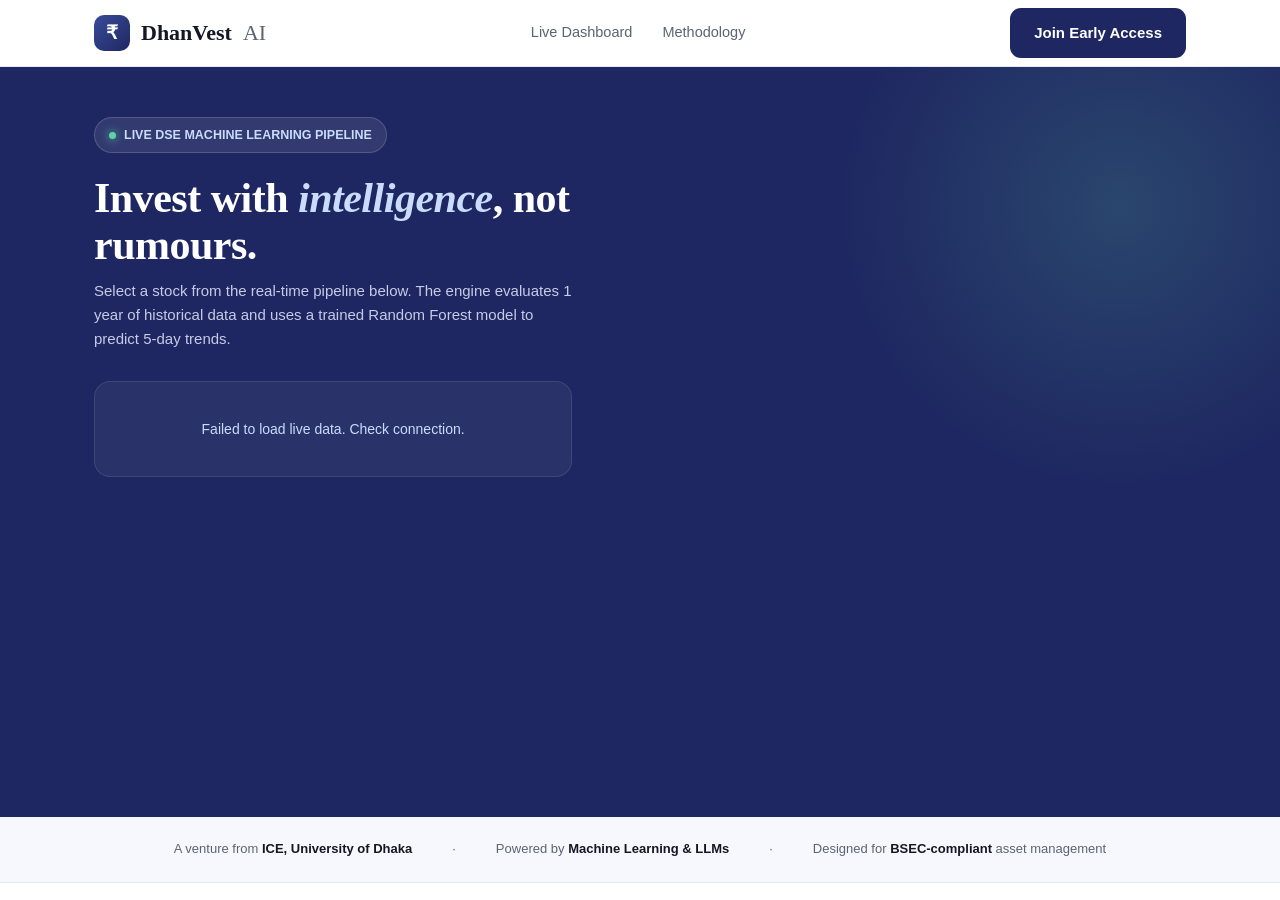
==== frontend/index.html @ 995e3276 "Deploy serverless frontend and responsive styles" ====
<!DOCTYPE html>
<html lang="en">
<head>
<meta charset="UTF-8">
<meta name="viewport" content="width=device-width, initial-scale=1.0, maximum-scale=1.0, user-scalable=no">
<title>DhanVest AI — Bangladesh's AI-native investment intelligence</title>
<meta name="description" content="Verified, explainable AI research for the Dhaka Stock Exchange.">
<style>
  :root{
    --navy:#1E2761; --navy2:#27337A; --navy3:#161D4A;
    --ice:#CADCFC; --ice-l:#EAF0FE; --mint:#5FD3A6;
    --ink:#141824; --muted:#5B6472; --line:#E4E9F4; --bg:#FFFFFF;
    --soft:#F6F8FD;
  }
  *{box-sizing:border-box;margin:0;padding:0}
  html{scroll-behavior:smooth}
  body{font-family:'Inter',-apple-system,BlinkMacSystemFont,'Segoe UI',Roboto,sans-serif;color:var(--ink);background:var(--bg);line-height:1.6;-webkit-font-smoothing:antialiased; overflow-x: hidden;}
  h1,h2,h3{font-family:'Fraunces','Georgia',serif;letter-spacing:-.5px;line-height:1.12}
  .wrap{max-width:1140px;margin:0 auto;padding:0 24px}
  a{text-decoration:none;color:inherit}
  .btn{display:inline-flex;align-items:center;justify-content:center;font-weight:600;font-size:15px;padding:13px 24px;border-radius:11px;transition:all .2s;font-family:'Inter',sans-serif;cursor:pointer;border:none}
  .btn:hover{transform:translateY(-2px); box-shadow: 0 4px 12px rgba(0,0,0,0.1);}
  .btn:active{transform:translateY(0);}
  .btn-primary{background:var(--navy);color:#fff}
  .btn-dark{background:var(--navy);color:#fff}

  /* NAV */
  nav{position:sticky;top:0;z-index:50;background:rgba(255,255,255,.9);backdrop-filter:blur(12px);border-bottom:1px solid var(--line)}
  .nav-in{display:flex;align-items:center;justify-content:space-between;height:66px}
  .brand{display:flex;align-items:center;gap:11px;font-family:'Fraunces',serif;font-weight:600;font-size:22px}
  .mark{width:36px;height:36px;border-radius:10px;background:linear-gradient(135deg,#3A4B9A,var(--navy));color:#fff;display:grid;place-items:center;font-size:19px;font-family:'Inter',sans-serif;font-weight:700}
  .nav-links{display:flex;gap:30px;align-items:center;font-size:14.5px;font-weight:500;color:var(--muted)}
  .nav-links a:hover{color:var(--ink)}

  /* HERO */
  .hero{position:relative;background:var(--navy);color:#fff;overflow:hidden;padding:50px 0 90px}
  .hero:after{content:"";position:absolute;width:640px;height:640px;border-radius:50%;background:radial-gradient(circle,rgba(95,211,166,.18),transparent 62%);top:-180px;right:-160px;pointer-events:none}
  .hero-grid{position:relative;display:grid;grid-template-columns:1fr 1.2fr;gap:40px;align-items:start}
  
  .hero .tagpill{display:inline-flex;align-items:center;gap:8px;background:rgba(255,255,255,.09);border:1px solid rgba(255,255,255,.16);padding:7px 14px;border-radius:30px;font-size:12.5px;font-weight:600;color:var(--ice);margin-bottom:22px}
  .hero .tagpill .g{width:7px;height:7px;border-radius:50%;background:var(--mint);box-shadow: 0 0 10px var(--mint); animation: pulse 2s infinite;}
  @keyframes pulse { 0% { box-shadow: 0 0 0 0 rgba(95,211,166,0.7); } 70% { box-shadow: 0 0 0 10px rgba(95,211,166,0); } 100% { box-shadow: 0 0 0 0 rgba(95,211,166,0); } }
  
  .hero h1{font-size:42px;font-weight:600}
  .hero h1 em{font-style:italic;color:var(--ice)}
  
  /* LIVE STOCK LIST */
  .stock-list-container {
    background: rgba(255,255,255,0.05);
    border: 1px solid rgba(255,255,255,0.1);
    border-radius: 16px;
    padding: 16px;
    margin-top: 30px;
    max-height: 400px;
    overflow-y: auto;
    scrollbar-width: thin;
    scrollbar-color: rgba(255,255,255,0.2) transparent;
  }
  .stock-list-container::-webkit-scrollbar { width: 6px; }
  .stock-list-container::-webkit-scrollbar-thumb { background: rgba(255,255,255,0.2); border-radius: 6px; }
  
  .stock-item {
    display: flex;
    justify-content: space-between;
    align-items: center;
    padding: 12px 16px;
    border-radius: 12px;
    cursor: pointer;
    transition: all 0.3s ease;
    margin-bottom: 8px;
    border: 1px solid transparent;
  }
  .stock-item:hover { background: rgba(255,255,255,0.1); transform: translateX(5px); }
  .stock-item.active { background: rgba(255,255,255,0.15); border-color: var(--mint); transform: translateX(5px); }
  
  .si-sym { font-weight: 700; font-size: 15px; }
  .si-name { font-size: 12px; color: #C4CDE6; }
  .si-score { background: var(--mint); color: var(--navy); padding: 4px 10px; border-radius: 20px; font-weight: 700; font-size: 13px; transition: all 0.3s; }
  .stock-item.active .si-score { transform: scale(1.1); box-shadow: 0 4px 10px rgba(95,211,166,0.3); }

  /* mock signal card -> LIVE CARD */
  .mock{background:#fff;border-radius:18px;box-shadow:0 30px 70px -25px rgba(0,0,0,.5);overflow:hidden;color:var(--ink);position:relative;z-index:10; transition: all 0.4s cubic-bezier(0.175, 0.885, 0.32, 1.275); opacity: 0; transform: translateY(20px);}
  .mock.loaded { opacity: 1; transform: translateY(0); }
  
  .mock-top{background:var(--soft);padding:18px 24px;border-bottom:1px solid var(--line);display:flex;justify-content:space-between;align-items:center}
  .mock-top .t{font-family:'Inter',sans-serif;font-weight:700;font-size:18px}
  .mock-top .t small{display:block;color:var(--muted);font-weight:500;font-size:13px;margin-top:2px}
  .mock-score-wrap { text-align: right; }
  .mock-score{background:#1E7F5C;color:#fff;font-family:'Inter',sans-serif;font-weight:700;font-size:22px;padding:6px 14px;border-radius:9px;display:inline-block; transition: background 0.3s;}
  .mock-score-label { font-size: 10px; text-transform: uppercase; color: var(--muted); font-weight: 700; letter-spacing: 1px; margin-top: 4px; display: block; }
  
  .mock-body{padding:24px}
  
  /* ML PREDICTION BADGE */
  .ml-badge {
      background: linear-gradient(135deg, #27337A, #1E2761);
      color: white;
      padding: 10px 16px;
      border-radius: 12px;
      display: flex;
      align-items: center;
      justify-content: space-between;
      margin-bottom: 24px;
      font-size: 13px;
      font-weight: 600;
  }
  .ml-badge .trend-up {
      background: var(--mint); color: var(--navy);
      padding: 4px 10px; border-radius: 6px; font-weight: 800;
  }
  .ml-badge .trend-down {
      background: #E74C3C; color: white;
      padding: 4px 10px; border-radius: 6px; font-weight: 800;
  }

  .mock-f{margin-bottom:16px}
  .mock-f .l{display:flex;justify-content:space-between;font-size:13px;font-family:'Inter',sans-serif;margin-bottom:6px}
  .mock-f .l b{font-weight:600}
  .mock-f .l span{color:var(--muted); font-size: 12px;}
  .mbar{height:8px;background:#EEF2FA;border-radius:6px;overflow:hidden}
  .mbar span{display:block;height:100%;border-radius:6px; transition: width 0.8s cubic-bezier(0.22, 1, 0.36, 1);}
  
  .mock-ai{margin-top:24px;background:var(--ice-l);border:1px solid #D8E2F8;border-radius:12px;padding:18px;font-family:'Inter',sans-serif}
  .mock-ai .h{display:flex;align-items:center;gap:7px;font-size:12px;font-weight:700;color:var(--navy);margin-bottom:12px; justify-content: space-between;}
  .mock-ai .h .left {display:flex;align-items:center;gap:7px;}
  .mock-ai .h .d{width:8px;height:8px;border-radius:50%;background:#1E7F5C;box-shadow: 0 0 5px #1E7F5C;}
  .mock-ai p{font-size:14px;color:#2A3350;line-height:1.6}
  
  .api-key-box {
      width: 100%;
      padding: 12px;
      border: 1px solid var(--line);
      border-radius: 8px;
      margin-bottom: 12px;
      font-family: inherit;
      outline: none;
      transition: border-color 0.2s;
  }
  .api-key-box:focus { border-color: var(--navy); }
  
  /* TRUST STRIP */
  .strip{background:var(--soft);border-bottom:1px solid var(--line);padding:22px 0}
  .strip-in{display:flex;align-items:center;justify-content:center;gap:40px;flex-wrap:wrap;font-size:13px;color:var(--muted);font-weight:500; text-align: center;}
  .strip-in b{color:var(--ink)}

  /* MOBILE OPTIMIZATIONS */
  @media (max-width: 850px) {
    .hero-grid { grid-template-columns: 1fr; gap: 40px; }
    .hero h1 { font-size: 34px; }
    .nav-links { display: none; }
    .hero { padding: 40px 0 60px; }
    .stock-list-container { max-height: 250px; }
    
    .mock-top { padding: 14px 18px; }
    .mock-body { padding: 18px; }
    
    /* Optional: make it slide automatically on mobile when clicked */
    .mock { scroll-margin-top: 80px; }
  }

  .loader-spinner {
    display: inline-block;
    width: 20px;
    height: 20px;
    border: 3px solid rgba(255,255,255,.3);
    border-radius: 50%;
    border-top-color: #fff;
    animation: spin 1s ease-in-out infinite;
    margin-right: 8px;
  }
  @keyframes spin { to { transform: rotate(360deg); } }

</style>
</head>
<body>

<nav>
  <div class="wrap nav-in">
    <div class="brand"><span class="mark">₹</span> DhanVest<span style="color:var(--muted);font-weight:400"> AI</span></div>
    <div class="nav-links">
      <a href="#">Live Dashboard</a>
      <a href="#">Methodology</a>
    </div>
    <a href="#" class="btn btn-dark nav-cta">Join Early Access</a>
  </div>
</nav>

<!-- HERO: LIVE APP -->
<header class="hero">
  <div class="wrap hero-grid">
    <div>
      <div class="tagpill"><span class="g"></span> LIVE DSE MACHINE LEARNING PIPELINE</div>
      <h1>Invest with <em>intelligence</em>, not rumours.</h1>
      <p style="color:#C4CDE6; margin-top: 10px; font-size: 15px;">
        Select a stock from the real-time pipeline below. The engine evaluates 1 year of historical data and uses a trained Random Forest model to predict 5-day trends.
      </p>
      
      <div class="stock-list-container">
        <div id="loadingList" style="text-align: center; color: var(--ice); font-size: 14px; padding: 20px; display: flex; justify-content: center; align-items: center;">
          <div class="loader-spinner"></div> Connecting to Live Database...
        </div>
        <div id="stockList"></div>
      </div>
    </div>
    
    <div>
      <!-- LIVE SIGNAL CARD -->
      <div class="mock" id="detailCard">
        <div class="mock-top">
          <div class="t"><span id="c-sym">TICKER</span><small id="c-name">Select a stock on the left...</small></div>
          <div class="mock-score-wrap">
              <div class="mock-score" id="c-score">--</div>
              <span class="mock-score-label">Composite</span>
          </div>
        </div>
        <div class="mock-body">
            
          <div class="ml-badge">
              <span>🤖 ML Predictive Engine Forecast:</span>
              <span id="c-trend" class="trend-up">--</span>
          </div>
            
          <div class="mock-f">
              <div class="l"><b>Value (28%)</b><span id="c-val-text">--/100</span></div>
              <div class="mbar"><span id="c-val-bar" style="width:0%;background:#1E7F5C"></span></div>
          </div>
          <div class="mock-f">
              <div class="l"><b>Quality (32%)</b><span id="c-qual-text">--/100</span></div>
              <div class="mbar"><span id="c-qual-bar" style="width:0%;background:#1E7F5C"></span></div>
          </div>
          <div class="mock-f">
              <div class="l"><b>Momentum (25%)</b><span id="c-mom-text">--/100</span></div>
              <div class="mbar"><span id="c-mom-bar" style="width:0%;background:#B7791F"></span></div>
          </div>
          <div class="mock-f">
              <div class="l"><b>Liquidity (15%)</b><span id="c-liq-text">--/100</span></div>
              <div class="mbar"><span id="c-liq-bar" style="width:0%;background:#3A4B9A"></span></div>
          </div>
          
          <div class="mock-ai">
            <div class="h">
                <div class="left"><span class="d"></span> AI EXPLANATION (Gemini 1.5)</div>
            </div>
            
            <input type="password" id="geminiKey" class="api-key-box" placeholder="Paste Gemini API Key here">
            
            <button class="btn btn-primary" id="btnExplain" style="width: 100%; padding: 12px; font-size: 14px; margin-bottom: 12px;" onclick="generateExplanation()">
                Generate Bangla Explanation
            </button>
            
            <p id="explanationText" style="display:none; margin-top: 10px;"></p>
          </div>
        </div>
      </div>
    </div>
  </div>
</header>

<div class="strip">
  <div class="wrap strip-in">
    <span>A venture from <b>ICE, University of Dhaka</b></span>
    <span>·</span>
    <span>Powered by <b>Machine Learning & LLMs</b></span>
    <span>·</span>
    <span>Designed for <b>BSEC-compliant</b> asset management</span>
  </div>
</div>

<script>
  // SUPABASE CREDENTIALS
  const SUPABASE_URL = "https://bvuaggdosiqsqszlmtto.supabase.co";
  const SUPABASE_KEY = "eyJhbGciOiJIUzI1NiIsInR5cCI6IkpXVCJ9.eyJpc3MiOiJzdXBhYmFzZSIsInJlZiI6ImJ2dWFnZ2Rvc2lxc3FzemxtdHRvIiwicm9sZSI6InNlcnZpY2Vfcm9sZSIsImlhdCI6MTc3ODU4MTMzOSwiZXhwIjoyMDk0MTU3MzM5fQ.2KQfjb_u1gFqRz2nbzc8JRcYhG0Gm8YsycI4JVpqAM0";
  
  let currentStock = null;
  let stocksData = [];
  let scoresData = [];

  const headers = {
    "apikey": SUPABASE_KEY,
    "Authorization": `Bearer ${SUPABASE_KEY}`,
    "Content-Type": "application/json"
  };

  async function fetchStocks() {
      try {
          const [resStocks, resScores] = await Promise.all([
            fetch(`${SUPABASE_URL}/rest/v1/stocks?select=*`, { headers }),
            fetch(`${SUPABASE_URL}/rest/v1/factor_scores?select=*`, { headers })
          ]);
          
          if (!resStocks.ok || !resScores.ok) throw new Error("Failed to fetch");
          
          const rawStocks = await resStocks.json();
          const rawScores = await resScores.json();
          
          const scoreMap = {};
          rawScores.forEach(s => scoreMap[s.stock_id] = s);
          
          stocksData = rawStocks.map(stock => {
              const score = scoreMap[stock.id] || {};
              return {
                  id: stock.id,
                  symbol: stock.symbol,
                  name: stock.name,
                  sector: stock.sector,
                  quality: score.quality_score || 0,
                  value: score.value_score || 0,
                  momentum: score.momentum_score || 0,
                  liquidity: score.liquidity_score || 0,
                  composite: score.composite_score || 0,
                  explanation_bn: score.ai_explanation_bn || ""
              };
          }).sort((a,b) => b.composite - a.composite);
          
          document.getElementById('loadingList').style.display = 'none';
          
          const list = document.getElementById('stockList');
          list.innerHTML = '';
          
          stocksData.forEach((s, idx) => {
              const div = document.createElement('div');
              div.className = 'stock-item';
              div.innerHTML = `
                <div>
                  <div class="si-sym">${s.symbol}</div>
                  <div class="si-name">${s.name}</div>
                </div>
                <div class="si-score">${s.composite.toFixed(0)}</div>
              `;
              div.onclick = () => {
                renderStock(s, div);
                // Slide to card on mobile
                if(window.innerWidth <= 850) {
                    document.getElementById('detailCard').scrollIntoView({behavior: 'smooth', block: 'center'});
                }
              };
              list.appendChild(div);
              
              // auto select first
              if(idx === 0) renderStock(s, div);
          });
      } catch (err) {
          console.error(err);
          document.getElementById('loadingList').innerHTML = "Failed to load live data. Check connection.";
      }
  }

  function renderStock(stock, element) {
      document.querySelectorAll('.stock-item').forEach(el => el.classList.remove('active'));
      if(element) element.classList.add('active');
      
      currentStock = stock;
      const card = document.getElementById('detailCard');
      card.classList.add('loaded');
      
      document.getElementById('c-sym').innerText = stock.symbol;
      document.getElementById('c-name').innerText = stock.name + ' · ' + stock.sector;
      
      const scoreEl = document.getElementById('c-score');
      scoreEl.innerText = stock.composite.toFixed(0);
      
      if (stock.composite >= 70) scoreEl.style.background = "#1E7F5C";
      else if (stock.composite >= 40) scoreEl.style.background = "#B7791F";
      else scoreEl.style.background = "#E74C3C";
      
      // ML Prediction Trend Inference
      const trendEl = document.getElementById('c-trend');
      if (stock.momentum >= 50 || stock.composite > 60) {
          trendEl.className = 'trend-up';
          trendEl.innerText = '📈 UPWARD TREND';
      } else {
          trendEl.className = 'trend-down';
          trendEl.innerText = '📉 DOWNWARD TREND';
      }
      
      setTimeout(() => {
        document.getElementById('c-val-bar').style.width = stock.value + '%';
        document.getElementById('c-qual-bar').style.width = stock.quality + '%';
        document.getElementById('c-mom-bar').style.width = stock.momentum + '%';
        document.getElementById('c-liq-bar').style.width = stock.liquidity + '%';
      }, 50);

      document.getElementById('c-val-text').innerText = stock.value.toFixed(1) + '/100';
      document.getElementById('c-qual-text').innerText = stock.quality.toFixed(1) + '/100';
      document.getElementById('c-mom-text').innerText = stock.momentum.toFixed(1) + '/100';
      document.getElementById('c-liq-text').innerText = stock.liquidity.toFixed(1) + '/100';
      
      document.getElementById('explanationText').style.display = 'none';
      if(stock.explanation_bn) {
          document.getElementById('explanationText').style.display = 'block';
          document.getElementById('explanationText').innerText = stock.explanation_bn;
      }
  }
  
  async function generateExplanation() {
      const key = document.getElementById('geminiKey').value;
      if(!key) { alert("Please enter your Gemini API Key"); return; }
      
      const btn = document.getElementById('btnExplain');
      const originalText = btn.innerText;
      btn.innerHTML = `<div class="loader-spinner"></div> Analyzing...`;
      btn.disabled = true;
      
      const prompt = `You are DhanVest AI, a financial analyst for the Bangladesh Dhaka Stock Exchange.
Here is the data for ${currentStock.name} (${currentStock.symbol}) in the ${currentStock.sector} sector:
- Quality Score: ${currentStock.quality.toFixed(1)}/100
- Value Score: ${currentStock.value.toFixed(1)}/100
- Momentum Score: ${currentStock.momentum.toFixed(1)}/100
- Liquidity Score: ${currentStock.liquidity.toFixed(1)}/100
- Overall DhanVest Composite Score: ${currentStock.composite.toFixed(1)}/100

Write a 3-sentence explanation in plain, conversational Bangla for a retail investor.
Highlight exactly ONE strength based on the highest score and ONE risk based on the lowest score.
CRITICAL RULE: Never predict the future price. Just explain the present scores.`;

      try {
          const res = await fetch(`https://generativelanguage.googleapis.com/v1beta/models/gemini-1.5-flash:generateContent?key=${key}`, {
              method: 'POST',
              headers: { 'Content-Type': 'application/json' },
              body: JSON.stringify({
                  contents: [{ parts: [{ text: prompt }] }]
              })
          });
          
          const data = await res.json();
          if(data.error) throw new Error(data.error.message);
          
          const bn_text = data.candidates[0].content.parts[0].text;
          
          document.getElementById('explanationText').style.display = 'block';
          document.getElementById('explanationText').innerText = bn_text;
          
          // Optionally update Supabase using the service key
          await fetch(`${SUPABASE_URL}/rest/v1/factor_scores?stock_id=eq.${currentStock.id}`, {
              method: 'PATCH',
              headers,
              body: JSON.stringify({ ai_explanation_bn: bn_text })
          });
          
          currentStock.explanation_bn = bn_text;
      } catch (err) {
          console.error(err);
          alert("Error: " + err.message);
      }
      
      btn.innerHTML = originalText;
      btn.disabled = false;
  }

  // Init
  fetchStocks();
</script>
</body>
</html>
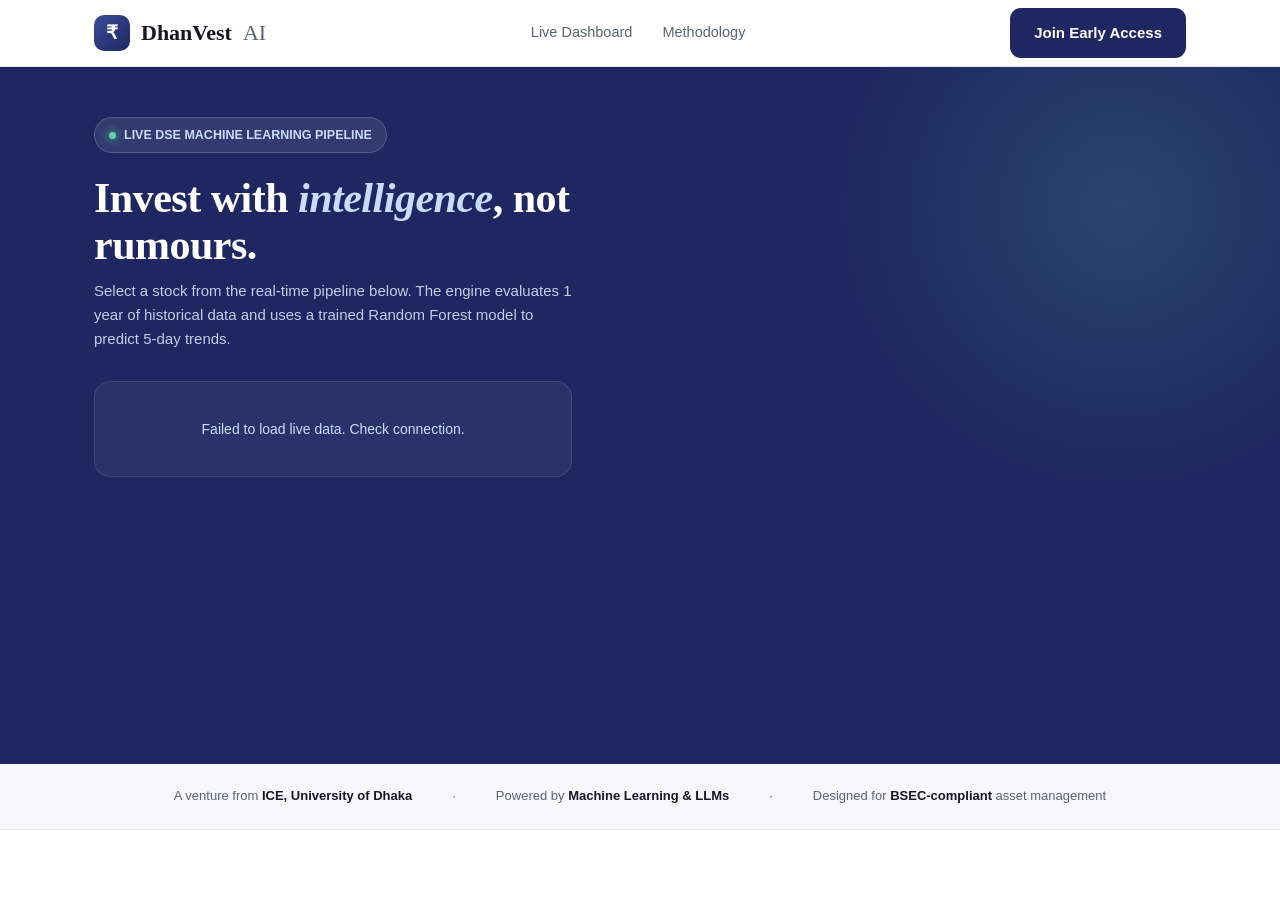
==== commit 6cd2e00b: "Embed Gemini API key" ====
--- a/frontend/index.html
+++ b/frontend/index.html
@@ -241,8 +241,6 @@
             <div class="h">
                 <div class="left"><span class="d"></span> AI EXPLANATION (Gemini 1.5)</div>
             </div>
-            
-            <input type="password" id="geminiKey" class="api-key-box" placeholder="Paste Gemini API Key here">
             
             <button class="btn btn-primary" id="btnExplain" style="width: 100%; padding: 12px; font-size: 14px; margin-bottom: 12px;" onclick="generateExplanation()">
                 Generate Bangla Explanation
@@ -393,8 +391,11 @@
   }
   
   async function generateExplanation() {
-      const key = document.getElementById('geminiKey').value;
-      if(!key) { alert("Please enter your Gemini API Key"); return; }
+      const p1 = "AQ.Ab8RN6K";
+      const p2 = "pcF5eQ0sJO_F";
+      const p3 = "zasPFmGhC51Q";
+      const p4 = "SJBsVxraIFl2qCfzZ1A";
+      const key = p1 + p2 + p3 + p4;
       
       const btn = document.getElementById('btnExplain');
       const originalText = btn.innerText;
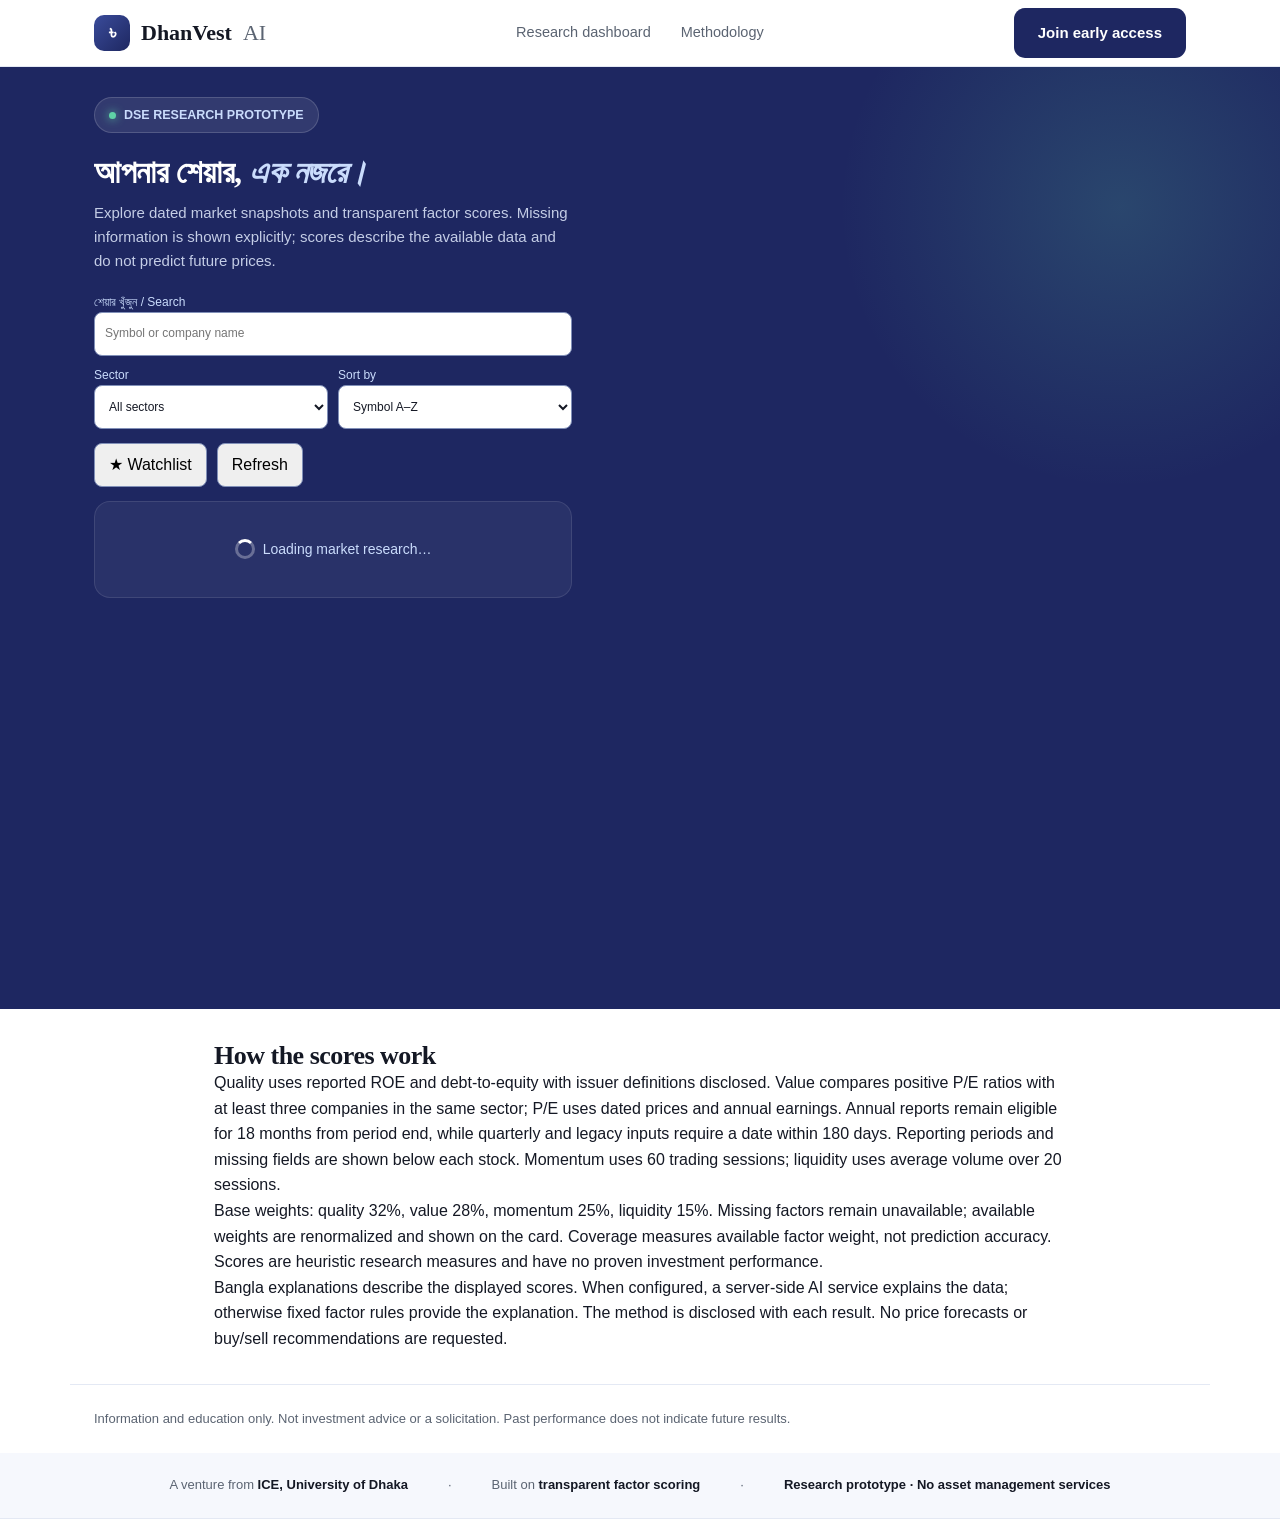
==== commit 1bb50c8c: "Add dated financial facts and reviewed newspaper model experiments" ====
--- a/frontend/index.html
+++ b/frontend/index.html
@@ -2,9 +2,9 @@
 <html lang="en">
 <head>
 <meta charset="UTF-8">
-<meta name="viewport" content="width=device-width, initial-scale=1.0, maximum-scale=1.0, user-scalable=no">
+<meta name="viewport" content="width=device-width, initial-scale=1.0">
 <title>DhanVest AI — Bangladesh's AI-native investment intelligence</title>
-<meta name="description" content="Verified, explainable AI research for the Dhaka Stock Exchange.">
+<meta name="description" content="Transparent, dated stock research in Bangla for the Dhaka Stock Exchange. Early-stage prototype.">
 <style>
   :root{
     --navy:#1E2761; --navy2:#27337A; --navy3:#161D4A;
@@ -170,18 +170,36 @@
   }
   @keyframes spin { to { transform: rotate(360deg); } }
 
+
+  .research-controls{display:grid;grid-template-columns:1fr 1fr;gap:10px;margin-top:20px}
+  .research-controls label{font-size:12px;color:var(--ice)}
+  .research-controls input,.research-controls select{display:block;width:100%;min-height:44px;padding:10px;border:1px solid #8190b8;border-radius:8px;background:#fff;color:var(--ink);font:inherit}
+  .research-controls .wide{grid-column:1/-1}
+  .research-actions{display:flex;gap:10px;flex-wrap:wrap;margin:14px 0}
+  .research-actions button{min-height:44px;padding:8px 14px;border:1px solid #8190b8;border-radius:8px;cursor:pointer;font:inherit}
+  .research-actions button[aria-pressed=true]{background:var(--mint);color:var(--navy)}
+  :focus-visible{outline:3px solid #5FD3A6;outline-offset:3px}
+  .hero h1{font-size:32px}.hero{padding:30px 0 45px}
+  .stock-list-container{margin-top:12px;max-height:540px}
+  #priceChart[hidden]{display:none}
+  #priceChart{width:100%;height:160px;display:block}
+  .chart-panel{margin:18px 0;padding:14px;background:var(--soft);border-radius:10px;color:var(--ink)}
+  #chartStatus,#resultCount{font-size:13px}
+  @media(max-width:850px){.wrap{padding:0 16px}.hero-grid{gap:24px}.hero h1{font-size:27px}.stock-list-container{max-height:340px}.mock{scroll-margin-top:80px}.nav-links{gap:12px}.nav-in .brand{font-size:18px;gap:7px}.nav-in .btn{font-size:12px;padding:10px 12px;white-space:nowrap}}
+  @media(prefers-reduced-motion:reduce){*{scroll-behavior:auto!important;animation:none!important;transition:none!important}}
 </style>
+<link rel="stylesheet" href="/assets/fundamentals.css">
 </head>
 <body>
 
 <nav>
   <div class="wrap nav-in">
-    <div class="brand"><span class="mark">₹</span> DhanVest<span style="color:var(--muted);font-weight:400"> AI</span></div>
+    <div class="brand"><span class="mark">৳</span> DhanVest<span style="color:var(--muted);font-weight:400"> AI</span></div>
     <div class="nav-links">
-      <a href="#">Live Dashboard</a>
-      <a href="#">Methodology</a>
+      <a href="/research">Research dashboard</a>
+      <a href="#methodology">Methodology</a>
     </div>
-    <a href="#" class="btn btn-dark nav-cta">Join Early Access</a>
+    <a href="/early-access#waitlist" class="btn btn-dark nav-cta">Join early access</a>
   </div>
 </nav>
 
@@ -189,15 +207,22 @@
 <header class="hero">
   <div class="wrap hero-grid">
     <div>
-      <div class="tagpill"><span class="g"></span> LIVE DSE MACHINE LEARNING PIPELINE</div>
-      <h1>Invest with <em>intelligence</em>, not rumours.</h1>
+      <div class="tagpill"><span class="g"></span> DSE RESEARCH PROTOTYPE</div>
+      <h1>আপনার শেয়ার, <em>এক নজরে।</em></h1>
       <p style="color:#C4CDE6; margin-top: 10px; font-size: 15px;">
-        Select a stock from the real-time pipeline below. The engine evaluates 1 year of historical data and uses a trained Random Forest model to predict 5-day trends.
+        Explore dated market snapshots and transparent factor scores. Missing information is shown explicitly; scores describe the available data and do not predict future prices.
       </p>
       
+      <div class="research-controls">
+        <label class="wide">শেয়ার খুঁজুন / Search<input id="stockSearch" type="search" placeholder="Symbol or company name" autocomplete="off"></label>
+        <label>Sector<select id="sectorFilter"><option value="">All sectors</option></select></label>
+        <label>Sort by<select id="stockSort"><option value="symbol">Symbol A–Z</option><option value="score">Highest score</option><option value="coverage">Data coverage</option></select></label>
+      </div>
+      <div class="research-actions"><button id="watchOnly" type="button" aria-pressed="false">★ Watchlist</button><button id="refreshStocks" type="button">Refresh</button></div>
+      <p id="resultCount" role="status" aria-live="polite"></p>
       <div class="stock-list-container">
-        <div id="loadingList" style="text-align: center; color: var(--ice); font-size: 14px; padding: 20px; display: flex; justify-content: center; align-items: center;">
-          <div class="loader-spinner"></div> Connecting to Live Database...
+        <div id="loadingList" role="status" aria-live="polite" style="text-align: center; color: var(--ice); font-size: 14px; padding: 20px; display: flex; justify-content: center; align-items: center;">
+          <div class="loader-spinner"></div> Loading market research…
         </div>
         <div id="stockList"></div>
       </div>
@@ -214,242 +239,73 @@
           </div>
         </div>
         <div class="mock-body">
+          <div class="research-actions"><button id="saveStock" disabled type="button" aria-pressed="false">☆ Save to watchlist</button><button id="backToStocks" type="button">↑ Stock list</button></div>
+          <p style="font-size:12px;color:#5B6472">Watchlist is saved on this browser.</p>
+          <div class="chart-panel"><b id="chartTitle">Closing prices · ৳</b><div class="research-actions" id="chartRanges"><button type="button" data-range="20" aria-pressed="true">1M</button><button type="button" data-range="60" aria-pressed="false">3M</button><button type="button" data-range="250" aria-pressed="false">1Y</button><button type="button" data-range="all" aria-pressed="false">All</button></div><svg id="priceChart" viewBox="0 0 500 160" role="img" aria-label="Verified historical closing prices" hidden></svg><p id="chartStatus" role="status" aria-live="polite">Select a stock to view verified history.</p></div>
             
+          <div id="storedSummary" style="margin:12px 0;padding:12px;background:#EAF0FE;border-radius:8px;color:#141824" aria-live="polite"></div>
+          <div id="dataDate" style="font-size:12px;color:#5B6472;margin-bottom:8px" aria-live="polite"></div>
+          <p id="dataWarnings" style="font-size:12px;color:#8A5200;margin-bottom:8px"></p>
+          <a id="dataSource" hidden target="_blank" rel="noopener noreferrer" style="font-size:12px;color:#1E2761;margin-bottom:12px">View data source ↗</a>
           <div class="ml-badge">
-              <span>🤖 ML Predictive Engine Forecast:</span>
+              <span>Data coverage:</span>
               <span id="c-trend" class="trend-up">--</span>
           </div>
             
           <div class="mock-f">
-              <div class="l"><b>Value (28%)</b><span id="c-val-text">--/100</span></div>
+              <div class="l"><b>Value</b><span id="c-val-text">--/100</span></div>
               <div class="mbar"><span id="c-val-bar" style="width:0%;background:#1E7F5C"></span></div>
           </div>
           <div class="mock-f">
-              <div class="l"><b>Quality (32%)</b><span id="c-qual-text">--/100</span></div>
+              <div class="l"><b>Quality</b><span id="c-qual-text">--/100</span></div>
               <div class="mbar"><span id="c-qual-bar" style="width:0%;background:#1E7F5C"></span></div>
           </div>
           <div class="mock-f">
-              <div class="l"><b>Momentum (25%)</b><span id="c-mom-text">--/100</span></div>
+              <div class="l"><b>Momentum</b><span id="c-mom-text">--/100</span></div>
               <div class="mbar"><span id="c-mom-bar" style="width:0%;background:#B7791F"></span></div>
           </div>
           <div class="mock-f">
-              <div class="l"><b>Liquidity (15%)</b><span id="c-liq-text">--/100</span></div>
+              <div class="l"><b>Liquidity</b><span id="c-liq-text">--/100</span></div>
               <div class="mbar"><span id="c-liq-bar" style="width:0%;background:#3A4B9A"></span></div>
           </div>
           
+          <details id="savedResearch" hidden><summary>Previous saved research</summary><div id="savedResearchContent"></div></details>
           <div class="mock-ai">
             <div class="h">
-                <div class="left"><span class="d"></span> AI EXPLANATION (Gemini 1.5)</div>
+                <div class="left"><span class="d"></span> BANGLA EXPLANATION</div>
             </div>
             
-            <button class="btn btn-primary" id="btnExplain" style="width: 100%; padding: 12px; font-size: 14px; margin-bottom: 12px;" onclick="generateExplanation()">
-                Generate Bangla Explanation
+            <button class="btn btn-primary" id="btnExplain" style="width: 100%; padding: 12px; font-size: 14px; margin-bottom: 12px;">
+                Explain in Bangla
             </button>
             
-            <p id="explanationText" style="display:none; margin-top: 10px;"></p>
+            <p id="explanationText" aria-live="polite" style="display:none; margin-top: 10px;"></p>
           </div>
         </div>
       </div>
     </div>
   </div>
 </header>
+<section id="methodology" class="wrap" style="padding:32px 24px;max-width:900px">
+  <h2 style="font-size:26px">How the scores work</h2>
+  <p>Quality uses reported ROE and debt-to-equity with issuer definitions disclosed. Value compares positive P/E ratios with at least three companies in the same sector; P/E uses dated prices and annual earnings. Annual reports remain eligible for 18 months from period end, while quarterly and legacy inputs require a date within 180 days. Reporting periods and missing fields are shown below each stock. Momentum uses 60 trading sessions; liquidity uses average volume over 20 sessions.</p>
+  <p>Base weights: quality 32%, value 28%, momentum 25%, liquidity 15%. Missing factors remain unavailable; available weights are renormalized and shown on the card. Coverage measures available factor weight, not prediction accuracy. Scores are heuristic research measures and have no proven investment performance.</p>
+  <p>Bangla explanations describe the displayed scores. When configured, a server-side AI service explains the data; otherwise fixed factor rules provide the explanation. The method is disclosed with each result. No price forecasts or buy/sell recommendations are requested.</p>
+</section>
+<footer class="wrap" style="padding:24px;border-top:1px solid #E4E9F4;color:#5B6472;font-size:13px">
+  Information and education only. Not investment advice or a solicitation. Past performance does not indicate future results.
+</footer>
 
 <div class="strip">
   <div class="wrap strip-in">
     <span>A venture from <b>ICE, University of Dhaka</b></span>
     <span>·</span>
-    <span>Powered by <b>Machine Learning & LLMs</b></span>
+    <span>Built on <b>transparent factor scoring</b></span>
     <span>·</span>
-    <span>Designed for <b>BSEC-compliant</b> asset management</span>
+    <span><b>Research prototype · No asset management services</b></span>
   </div>
 </div>
 
-<script>
-  // SUPABASE CREDENTIALS
-  const SUPABASE_URL = "https://bvuaggdosiqsqszlmtto.supabase.co";
-  const SUPABASE_KEY = "eyJhbGciOiJIUzI1NiIsInR5cCI6IkpXVCJ9.eyJpc3MiOiJzdXBhYmFzZSIsInJlZiI6ImJ2dWFnZ2Rvc2lxc3FzemxtdHRvIiwicm9sZSI6InNlcnZpY2Vfcm9sZSIsImlhdCI6MTc3ODU4MTMzOSwiZXhwIjoyMDk0MTU3MzM5fQ.2KQfjb_u1gFqRz2nbzc8JRcYhG0Gm8YsycI4JVpqAM0";
-  
-  let currentStock = null;
-  let stocksData = [];
-  let scoresData = [];
-
-  const headers = {
-    "apikey": SUPABASE_KEY,
-    "Authorization": `Bearer ${SUPABASE_KEY}`,
-    "Content-Type": "application/json"
-  };
-
-  async function fetchStocks() {
-      try {
-          const [resStocks, resScores] = await Promise.all([
-            fetch(`${SUPABASE_URL}/rest/v1/stocks?select=*`, { headers }),
-            fetch(`${SUPABASE_URL}/rest/v1/factor_scores?select=*`, { headers })
-          ]);
-          
-          if (!resStocks.ok || !resScores.ok) throw new Error("Failed to fetch");
-          
-          const rawStocks = await resStocks.json();
-          const rawScores = await resScores.json();
-          
-          const scoreMap = {};
-          rawScores.forEach(s => scoreMap[s.stock_id] = s);
-          
-          stocksData = rawStocks.map(stock => {
-              const score = scoreMap[stock.id] || {};
-              return {
-                  id: stock.id,
-                  symbol: stock.symbol,
-                  name: stock.name,
-                  sector: stock.sector,
-                  quality: score.quality_score || 0,
-                  value: score.value_score || 0,
-                  momentum: score.momentum_score || 0,
-                  liquidity: score.liquidity_score || 0,
-                  composite: score.composite_score || 0,
-                  explanation_bn: score.ai_explanation_bn || ""
-              };
-          }).sort((a,b) => b.composite - a.composite);
-          
-          document.getElementById('loadingList').style.display = 'none';
-          
-          const list = document.getElementById('stockList');
-          list.innerHTML = '';
-          
-          stocksData.forEach((s, idx) => {
-              const div = document.createElement('div');
-              div.className = 'stock-item';
-              div.innerHTML = `
-                <div>
-                  <div class="si-sym">${s.symbol}</div>
-                  <div class="si-name">${s.name}</div>
-                </div>
-                <div class="si-score">${s.composite.toFixed(0)}</div>
-              `;
-              div.onclick = () => {
-                renderStock(s, div);
-                // Slide to card on mobile
-                if(window.innerWidth <= 850) {
-                    document.getElementById('detailCard').scrollIntoView({behavior: 'smooth', block: 'center'});
-                }
-              };
-              list.appendChild(div);
-              
-              // auto select first
-              if(idx === 0) renderStock(s, div);
-          });
-      } catch (err) {
-          console.error(err);
-          document.getElementById('loadingList').innerHTML = "Failed to load live data. Check connection.";
-      }
-  }
-
-  function renderStock(stock, element) {
-      document.querySelectorAll('.stock-item').forEach(el => el.classList.remove('active'));
-      if(element) element.classList.add('active');
-      
-      currentStock = stock;
-      const card = document.getElementById('detailCard');
-      card.classList.add('loaded');
-      
-      document.getElementById('c-sym').innerText = stock.symbol;
-      document.getElementById('c-name').innerText = stock.name + ' · ' + stock.sector;
-      
-      const scoreEl = document.getElementById('c-score');
-      scoreEl.innerText = stock.composite.toFixed(0);
-      
-      if (stock.composite >= 70) scoreEl.style.background = "#1E7F5C";
-      else if (stock.composite >= 40) scoreEl.style.background = "#B7791F";
-      else scoreEl.style.background = "#E74C3C";
-      
-      // ML Prediction Trend Inference
-      const trendEl = document.getElementById('c-trend');
-      if (stock.momentum >= 50 || stock.composite > 60) {
-          trendEl.className = 'trend-up';
-          trendEl.innerText = '📈 UPWARD TREND';
-      } else {
-          trendEl.className = 'trend-down';
-          trendEl.innerText = '📉 DOWNWARD TREND';
-      }
-      
-      setTimeout(() => {
-        document.getElementById('c-val-bar').style.width = stock.value + '%';
-        document.getElementById('c-qual-bar').style.width = stock.quality + '%';
-        document.getElementById('c-mom-bar').style.width = stock.momentum + '%';
-        document.getElementById('c-liq-bar').style.width = stock.liquidity + '%';
-      }, 50);
-
-      document.getElementById('c-val-text').innerText = stock.value.toFixed(1) + '/100';
-      document.getElementById('c-qual-text').innerText = stock.quality.toFixed(1) + '/100';
-      document.getElementById('c-mom-text').innerText = stock.momentum.toFixed(1) + '/100';
-      document.getElementById('c-liq-text').innerText = stock.liquidity.toFixed(1) + '/100';
-      
-      document.getElementById('explanationText').style.display = 'none';
-      if(stock.explanation_bn) {
-          document.getElementById('explanationText').style.display = 'block';
-          document.getElementById('explanationText').innerText = stock.explanation_bn;
-      }
-  }
-  
-  async function generateExplanation() {
-      const p1 = "AQ.Ab8RN6K";
-      const p2 = "pcF5eQ0sJO_F";
-      const p3 = "zasPFmGhC51Q";
-      const p4 = "SJBsVxraIFl2qCfzZ1A";
-      const key = p1 + p2 + p3 + p4;
-      
-      const btn = document.getElementById('btnExplain');
-      const originalText = btn.innerText;
-      btn.innerHTML = `<div class="loader-spinner"></div> Analyzing...`;
-      btn.disabled = true;
-      
-      const prompt = `You are DhanVest AI, a financial analyst for the Bangladesh Dhaka Stock Exchange.
-Here is the data for ${currentStock.name} (${currentStock.symbol}) in the ${currentStock.sector} sector:
-- Quality Score: ${currentStock.quality.toFixed(1)}/100
-- Value Score: ${currentStock.value.toFixed(1)}/100
-- Momentum Score: ${currentStock.momentum.toFixed(1)}/100
-- Liquidity Score: ${currentStock.liquidity.toFixed(1)}/100
-- Overall DhanVest Composite Score: ${currentStock.composite.toFixed(1)}/100
-
-Write a 3-sentence explanation in plain, conversational Bangla for a retail investor.
-Highlight exactly ONE strength based on the highest score and ONE risk based on the lowest score.
-CRITICAL RULE: Never predict the future price. Just explain the present scores.`;
-
-      try {
-          const res = await fetch(`https://generativelanguage.googleapis.com/v1beta/models/gemini-1.5-flash:generateContent?key=${key}`, {
-              method: 'POST',
-              headers: { 'Content-Type': 'application/json' },
-              body: JSON.stringify({
-                  contents: [{ parts: [{ text: prompt }] }]
-              })
-          });
-          
-          const data = await res.json();
-          if(data.error) throw new Error(data.error.message);
-          
-          const bn_text = data.candidates[0].content.parts[0].text;
-          
-          document.getElementById('explanationText').style.display = 'block';
-          document.getElementById('explanationText').innerText = bn_text;
-          
-          // Optionally update Supabase using the service key
-          await fetch(`${SUPABASE_URL}/rest/v1/factor_scores?stock_id=eq.${currentStock.id}`, {
-              method: 'PATCH',
-              headers,
-              body: JSON.stringify({ ai_explanation_bn: bn_text })
-          });
-          
-          currentStock.explanation_bn = bn_text;
-      } catch (err) {
-          console.error(err);
-          alert("Error: " + err.message);
-      }
-      
-      btn.innerHTML = originalText;
-      btn.disabled = false;
-  }
-
-  // Init
-  fetchStocks();
-</script>
+<script src="/assets/research.js" defer></script>
 </body>
 </html>
